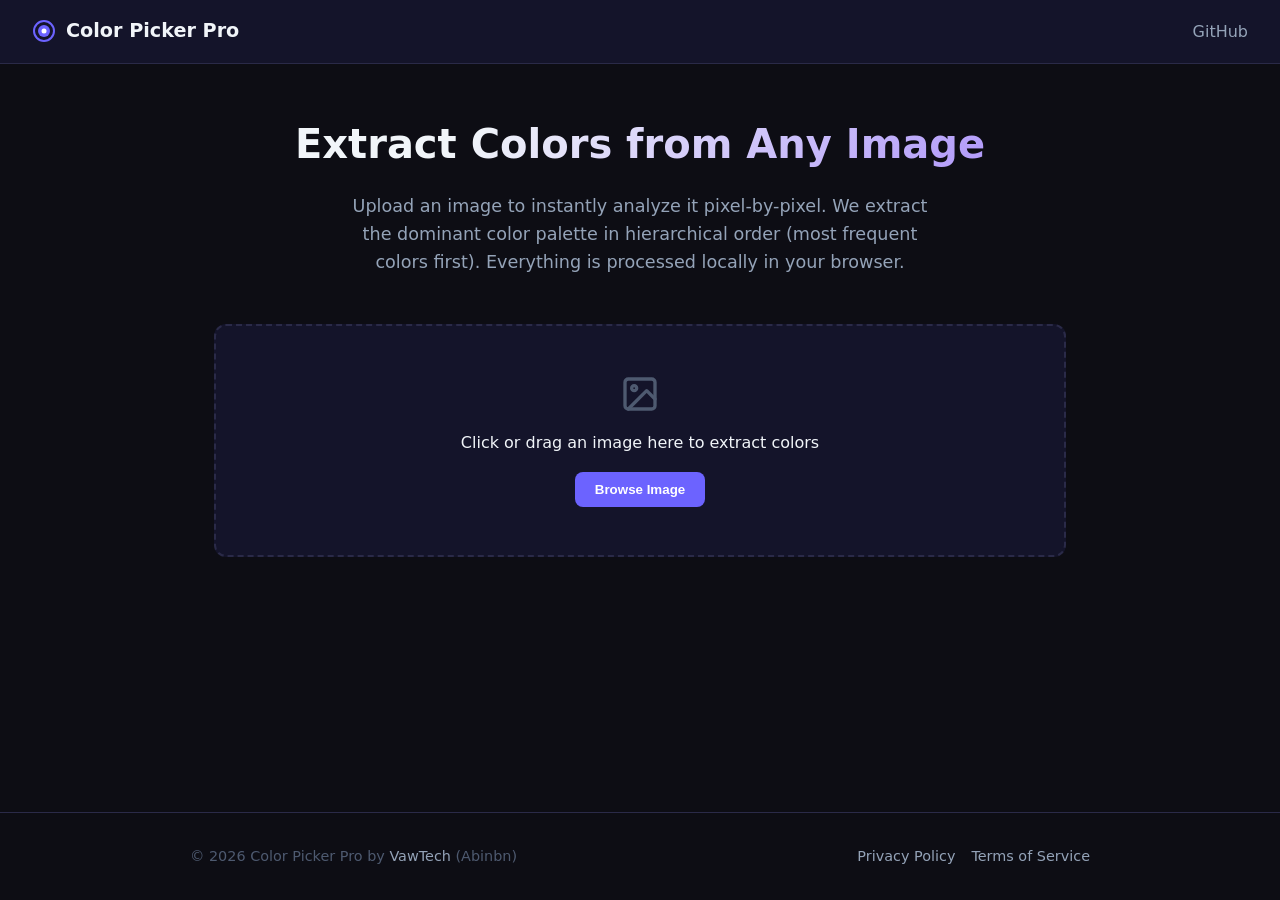
==== index.html @ 8b2594d0 "fix: Add root index.html to redirect GitHub Pages to /website" ====
<!DOCTYPE html>
<html lang="en">
<head>
    <meta charset="UTF-8">
    <!-- Instantly redirect to the website folder -->
    <meta http-equiv="refresh" content="0; url=website/">
    <title>Redirecting to Color Picker Pro...</title>
    <script>
        // Fallback JS redirect
        window.location.replace("website/");
    </script>
</head>
<body style="background-color: #0d0d14; color: #f1f5f9; font-family: sans-serif; text-align: center; padding-top: 50px;">
    <p>Redirecting to <a href="website/" style="color: #6c63ff;">Color Picker Pro</a>...</p>
</body>
</html>
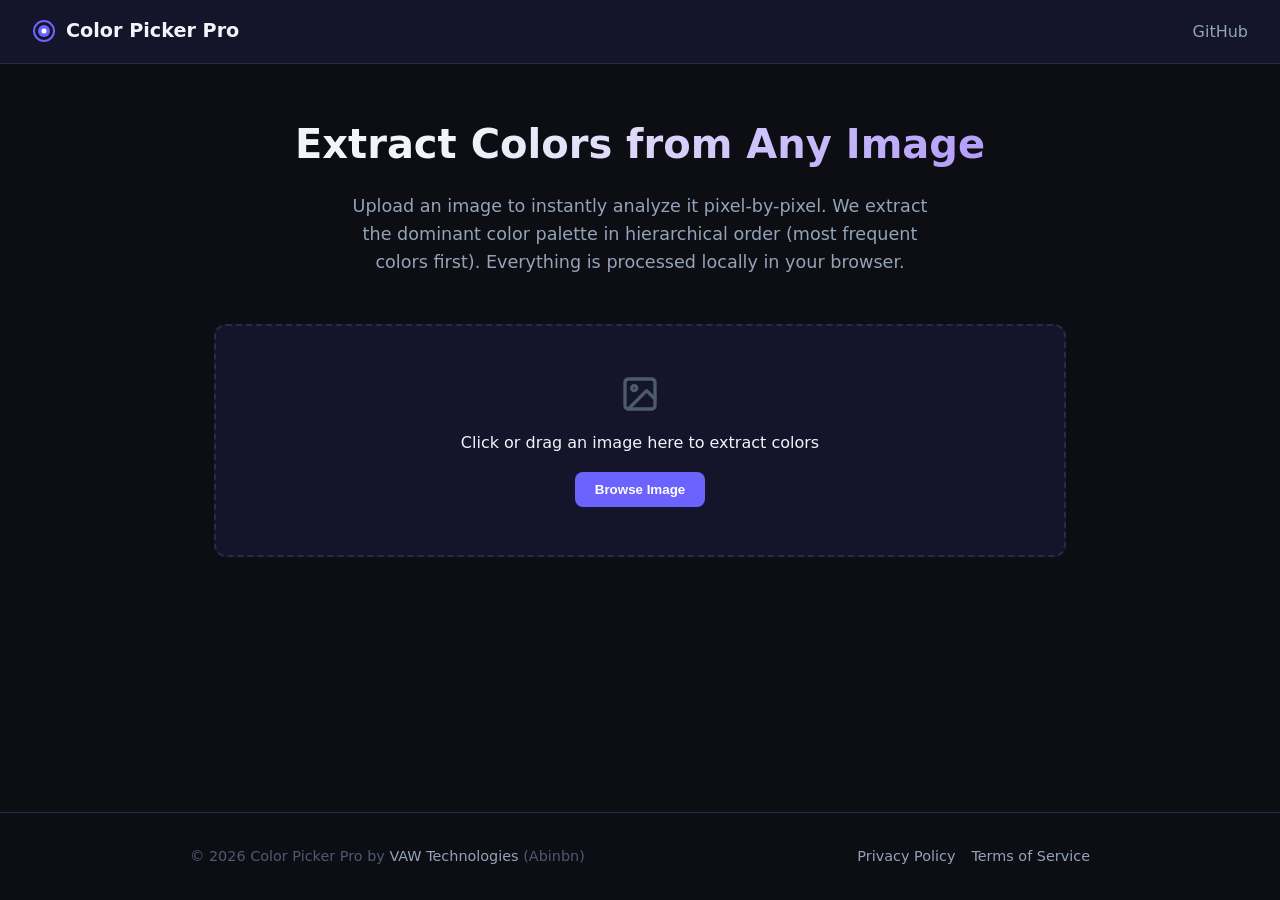
==== commit 80886a27: "refactor: Reorganize repo structure and update company info - Moved extension files to Extension/ fo" ====
--- a/index.html
+++ b/index.html
@@ -2,15 +2,71 @@
 <html lang="en">
 <head>
     <meta charset="UTF-8">
-    <!-- Instantly redirect to the website folder -->
-    <meta http-equiv="refresh" content="0; url=website/">
-    <title>Redirecting to Color Picker Pro...</title>
-    <script>
-        // Fallback JS redirect
-        window.location.replace("website/");
-    </script>
+    <meta name="viewport" content="width=device-width, initial-scale=1.0">
+    <title>Color Picker Pro - Image Color Extractor</title>
+    <link rel="stylesheet" href="styles.css">
 </head>
-<body style="background-color: #0d0d14; color: #f1f5f9; font-family: sans-serif; text-align: center; padding-top: 50px;">
-    <p>Redirecting to <a href="website/" style="color: #6c63ff;">Color Picker Pro</a>...</p>
+<body>
+    <nav class="navbar">
+        <div class="nav-brand">
+            <svg width="24" height="24" viewBox="0 0 24 24" fill="none">
+                <circle cx="12" cy="12" r="10" stroke="#6c63ff" stroke-width="2"/>
+                <circle cx="12" cy="12" r="6" fill="#6c63ff"/>
+                <circle cx="12" cy="12" r="2.5" fill="#fff"/>
+            </svg>
+            Color Picker Pro
+        </div>
+        <div class="nav-links">
+            <a href="https://github.com/Abinbn/Color-Pro" target="_blank">GitHub</a>
+        </div>
+    </nav>
+
+    <main class="container">
+        <header class="hero">
+            <h1>Extract Colors from Any Image</h1>
+            <p>Upload an image to instantly analyze it pixel-by-pixel. We extract the dominant color palette in hierarchical order (most frequent colors first). Everything is processed locally in your browser.</p>
+        </header>
+
+        <section class="upload-section">
+            <div class="upload-area" id="uploadArea">
+                <input type="file" id="imageInput" accept="image/png, image/jpeg, image/webp" hidden>
+                <div class="upload-content">
+                    <svg width="40" height="40" viewBox="0 0 24 24" fill="none" stroke="currentColor" stroke-width="2" stroke-linecap="round" stroke-linejoin="round">
+                        <rect x="3" y="3" width="18" height="18" rx="2" ry="2"/>
+                        <circle cx="8.5" cy="8.5" r="1.5"/>
+                        <polyline points="21 15 16 10 5 21"/>
+                    </svg>
+                    <p>Click or drag an image here to extract colors</p>
+                    <button class="primary-btn" onclick="document.getElementById('imageInput').click()">Browse Image</button>
+                </div>
+                <img id="imagePreview" class="image-preview" hidden>
+            </div>
+        </section>
+
+        <section class="results-section" id="resultsSection" hidden>
+            <div class="results-header">
+                <h2>Dominant Color Palette</h2>
+                <span id="colorCount">Analyzing...</span>
+            </div>
+            <div class="palette-grid" id="paletteGrid">
+                <!-- Color swatches will be injected here -->
+            </div>
+        </section>
+    </main>
+
+    <footer class="footer">
+        <div class="footer-content">
+            <p>&copy; 2026 Color Picker Pro by <a href="https://VAW Technologies.in" target="_blank">VAW Technologies</a> (Abinbn)</p>
+            <div class="footer-links">
+                <a href="privacy/">Privacy Policy</a>
+                <a href="terms/">Terms of Service</a>
+            </div>
+        </div>
+    </footer>
+
+    <!-- Toast for copy notification -->
+    <div id="toast" class="toast">Copied to clipboard</div>
+
+    <script src="script.js"></script>
 </body>
 </html>
--- a/styles.css
+++ b/styles.css
@@ -0,0 +1,306 @@
+:root {
+    --bg: #0d0d14;
+    --surface: #14142a;
+    --elevated: #1e1e38;
+    --border: #2a2a48;
+    --accent: #6c63ff;
+    --accent-hover: #5b53e8;
+    --text-primary: #f1f5f9;
+    --text-secondary: #94a3b8;
+    --text-muted: #4e5a70;
+    --radius: 12px;
+    --shadow: 0 4px 20px rgba(0,0,0,0.5);
+}
+
+* {
+    box-sizing: border-box;
+    margin: 0;
+    padding: 0;
+}
+
+body {
+    font-family: -apple-system, BlinkMacSystemFont, 'Segoe UI', system-ui, sans-serif;
+    background-color: var(--bg);
+    color: var(--text-primary);
+    line-height: 1.6;
+    min-height: 100vh;
+    display: flex;
+    flex-direction: column;
+}
+
+/* Navbar */
+.navbar {
+    display: flex;
+    justify-content: space-between;
+    align-items: center;
+    padding: 1rem 2rem;
+    background: var(--surface);
+    border-bottom: 1px solid var(--border);
+}
+
+.nav-brand {
+    display: flex;
+    align-items: center;
+    gap: 10px;
+    font-weight: 700;
+    font-size: 1.2rem;
+    color: var(--text-primary);
+}
+
+.nav-links a {
+    color: var(--text-secondary);
+    text-decoration: none;
+    font-weight: 500;
+    transition: color 0.2s;
+}
+
+.nav-links a:hover {
+    color: var(--text-primary);
+}
+
+/* Container */
+.container {
+    max-width: 900px;
+    margin: 0 auto;
+    padding: 3rem 1.5rem;
+    flex: 1;
+    width: 100%;
+}
+
+/* Hero */
+.hero {
+    text-align: center;
+    margin-bottom: 3rem;
+}
+
+.hero h1 {
+    font-size: 2.5rem;
+    margin-bottom: 1rem;
+    background: linear-gradient(135deg, #f1f5f9 30%, #a78bfa);
+    -webkit-background-clip: text;
+    -webkit-text-fill-color: transparent;
+    background-clip: text;
+}
+
+.hero p {
+    color: var(--text-secondary);
+    font-size: 1.1rem;
+    max-width: 600px;
+    margin: 0 auto;
+}
+
+/* Document Pages (Privacy/Terms) */
+.doc-page {
+    background: var(--surface);
+    border: 1px solid var(--border);
+    border-radius: var(--radius);
+    padding: 2.5rem;
+}
+
+.doc-page h1 {
+    margin-bottom: 0.5rem;
+    color: var(--text-primary);
+}
+
+.doc-page .meta {
+    color: var(--text-muted);
+    font-size: 0.9rem;
+    margin-bottom: 2rem;
+    display: block;
+}
+
+.doc-page h2 {
+    font-size: 1.3rem;
+    color: var(--text-primary);
+    margin: 1.5rem 0 1rem;
+}
+
+.doc-page p {
+    color: var(--text-secondary);
+    margin-bottom: 1rem;
+}
+
+.doc-page ul {
+    color: var(--text-secondary);
+    margin-left: 1.5rem;
+    margin-bottom: 1rem;
+}
+
+.doc-page li {
+    margin-bottom: 0.5rem;
+}
+
+/* Upload Area */
+.upload-area {
+    background: var(--surface);
+    border: 2px dashed var(--border);
+    border-radius: var(--radius);
+    padding: 3rem;
+    text-align: center;
+    cursor: pointer;
+    transition: all 0.2s;
+    position: relative;
+    overflow: hidden;
+}
+
+.upload-area:hover, .upload-area.dragover {
+    border-color: var(--accent);
+    background: var(--elevated);
+}
+
+.upload-content {
+    display: flex;
+    flex-direction: column;
+    align-items: center;
+    gap: 1rem;
+}
+
+.upload-content svg {
+    color: var(--text-muted);
+}
+
+.primary-btn {
+    background: var(--accent);
+    color: #fff;
+    border: none;
+    padding: 10px 20px;
+    border-radius: 8px;
+    font-weight: 600;
+    cursor: pointer;
+    transition: background 0.2s;
+}
+
+.primary-btn:hover {
+    background: var(--accent-hover);
+}
+
+.image-preview {
+    max-width: 100%;
+    max-height: 400px;
+    border-radius: 8px;
+    display: block;
+    margin: 0 auto;
+    box-shadow: var(--shadow);
+}
+
+/* Results */
+.results-section {
+    margin-top: 3rem;
+}
+
+.results-header {
+    display: flex;
+    justify-content: space-between;
+    align-items: center;
+    margin-bottom: 1.5rem;
+    border-bottom: 1px solid var(--border);
+    padding-bottom: 1rem;
+}
+
+.results-header h2 {
+    font-size: 1.5rem;
+}
+
+#colorCount {
+    color: var(--text-muted);
+    font-size: 0.9rem;
+}
+
+.palette-grid {
+    display: grid;
+    grid-template-columns: repeat(auto-fill, minmax(120px, 1fr));
+    gap: 15px;
+}
+
+.color-card {
+    background: var(--surface);
+    border: 1px solid var(--border);
+    border-radius: 8px;
+    overflow: hidden;
+    cursor: pointer;
+    transition: transform 0.2s, border-color 0.2s;
+}
+
+.color-card:hover {
+    transform: translateY(-3px);
+    border-color: var(--accent);
+}
+
+.color-swatch {
+    height: 80px;
+    width: 100%;
+}
+
+.color-details {
+    padding: 10px;
+    text-align: center;
+}
+
+.color-hex {
+    font-family: monospace;
+    font-weight: 700;
+    font-size: 1rem;
+    color: var(--text-primary);
+}
+
+.color-freq {
+    font-size: 0.75rem;
+    color: var(--text-muted);
+    margin-top: 4px;
+}
+
+/* Footer */
+.footer {
+    border-top: 1px solid var(--border);
+    padding: 2rem;
+    margin-top: auto;
+}
+
+.footer-content {
+    max-width: 900px;
+    margin: 0 auto;
+    display: flex;
+    justify-content: space-between;
+    align-items: center;
+    color: var(--text-muted);
+    font-size: 0.9rem;
+}
+
+.footer a {
+    color: var(--text-secondary);
+    text-decoration: none;
+    transition: color 0.2s;
+}
+
+.footer a:hover {
+    color: var(--accent);
+}
+
+.footer-links {
+    display: flex;
+    gap: 1rem;
+}
+
+/* Toast */
+.toast {
+    position: fixed;
+    bottom: 30px;
+    left: 50%;
+    transform: translateX(-50%) translateY(20px);
+    background: var(--accent);
+    color: white;
+    padding: 10px 20px;
+    border-radius: 20px;
+    font-size: 0.9rem;
+    font-weight: 600;
+    opacity: 0;
+    pointer-events: none;
+    transition: all 0.3s cubic-bezier(0.175, 0.885, 0.32, 1.275);
+    z-index: 9999;
+    box-shadow: var(--shadow);
+}
+
+.toast.show {
+    opacity: 1;
+    transform: translateX(-50%) translateY(0);
+}
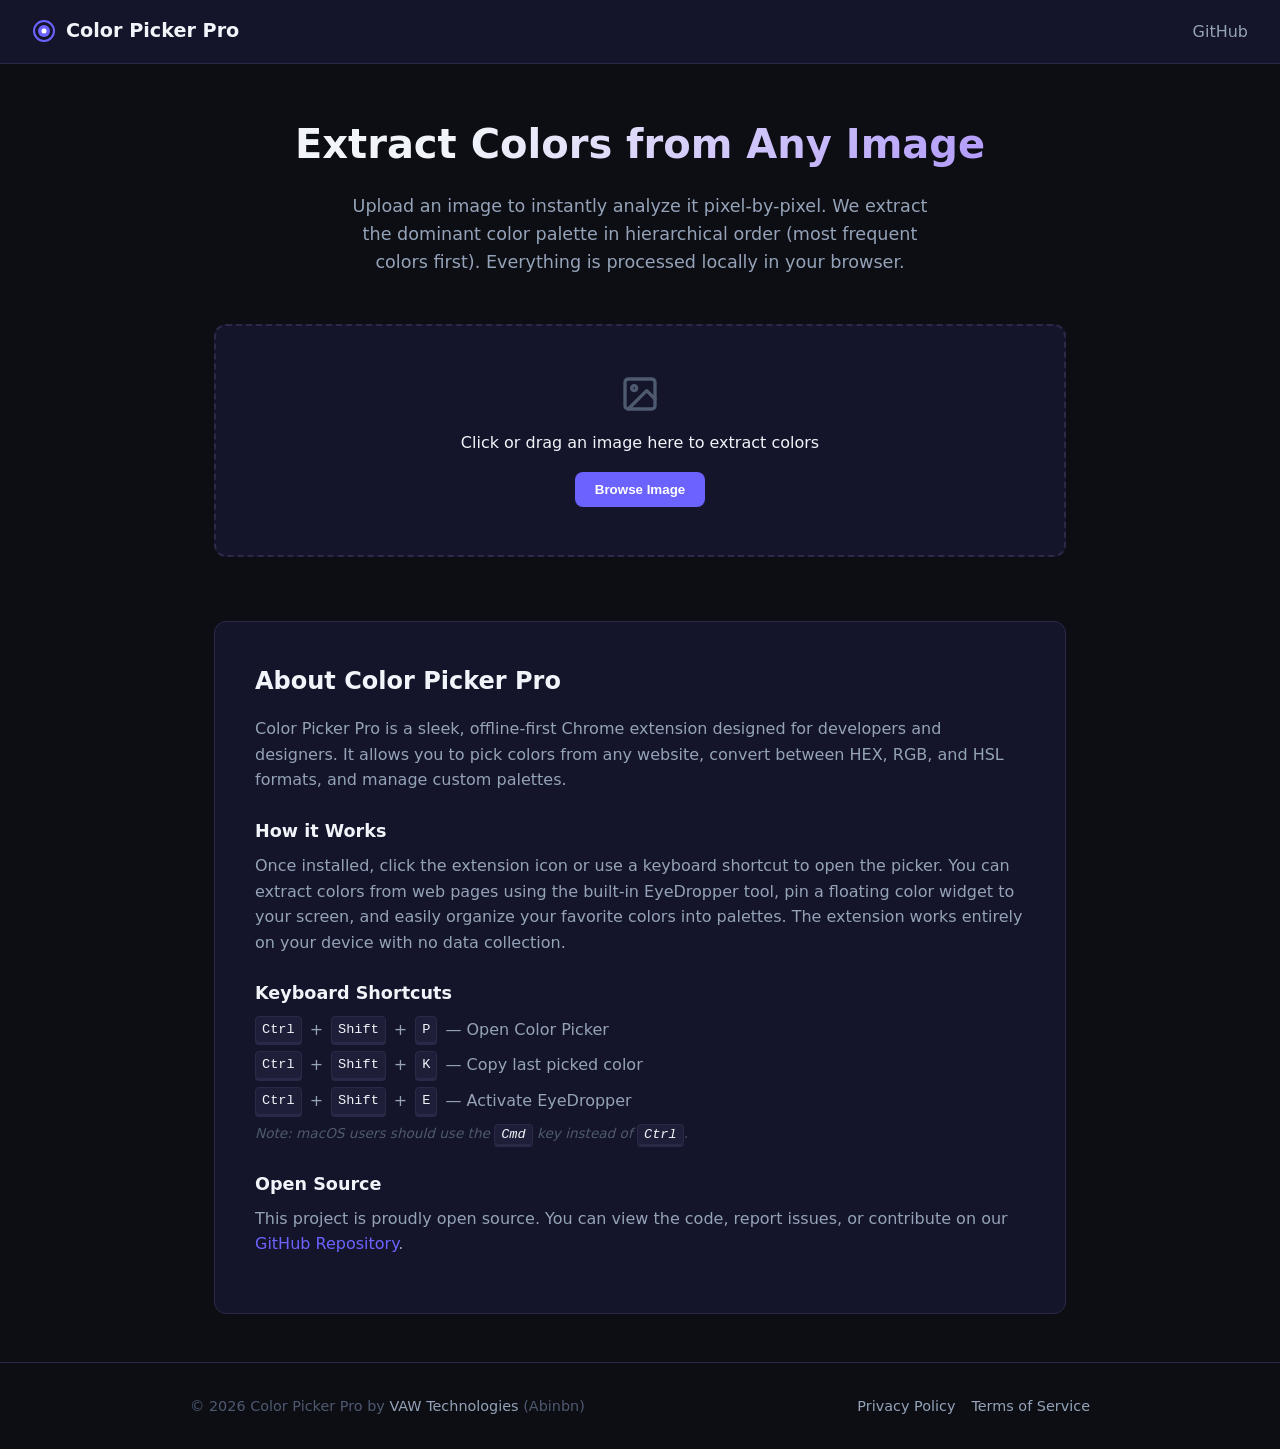
==== commit a74412b9: "docs: Add website documentation section and move README to root - Moved README.md from Extension/ to" ====
--- a/index.html
+++ b/index.html
@@ -52,6 +52,27 @@
                 <!-- Color swatches will be injected here -->
             </div>
         </section>
+
+        <section class="info-section">
+            <div class="info-card">
+                <h2>About Color Picker Pro</h2>
+                <p>Color Picker Pro is a sleek, offline-first Chrome extension designed for developers and designers. It allows you to pick colors from any website, convert between HEX, RGB, and HSL formats, and manage custom palettes.</p>
+                
+                <h3>How it Works</h3>
+                <p>Once installed, click the extension icon or use a keyboard shortcut to open the picker. You can extract colors from web pages using the built-in EyeDropper tool, pin a floating color widget to your screen, and easily organize your favorite colors into palettes. The extension works entirely on your device with no data collection.</p>
+                
+                <h3>Keyboard Shortcuts</h3>
+                <ul class="shortcuts-list">
+                    <li><kbd>Ctrl</kbd> + <kbd>Shift</kbd> + <kbd>P</kbd> &mdash; Open Color Picker</li>
+                    <li><kbd>Ctrl</kbd> + <kbd>Shift</kbd> + <kbd>K</kbd> &mdash; Copy last picked color</li>
+                    <li><kbd>Ctrl</kbd> + <kbd>Shift</kbd> + <kbd>E</kbd> &mdash; Activate EyeDropper</li>
+                </ul>
+                <p style="font-size: 0.85rem; color: var(--text-muted); margin-top: 0.5rem;"><em>Note: macOS users should use the <kbd>Cmd</kbd> key instead of <kbd>Ctrl</kbd>.</em></p>
+                
+                <h3>Open Source</h3>
+                <p>This project is proudly open source. You can view the code, report issues, or contribute on our <a href="https://github.com/Abinbn/Color-Pro" target="_blank">GitHub Repository</a>.</p>
+            </div>
+        </section>
     </main>
 
     <footer class="footer">
--- a/styles.css
+++ b/styles.css
@@ -304,3 +304,55 @@
     opacity: 1;
     transform: translateX(-50%) translateY(0);
 }
+
+/* Info Section */
+.info-section {
+    margin-top: 4rem;
+}
+.info-card {
+    background: var(--surface);
+    border: 1px solid var(--border);
+    border-radius: var(--radius);
+    padding: 2.5rem;
+}
+.info-card h2 {
+    color: var(--text-primary);
+    margin-bottom: 1rem;
+}
+.info-card h3 {
+    color: var(--text-primary);
+    margin: 1.5rem 0 0.5rem;
+    font-size: 1.1rem;
+}
+.info-card p {
+    color: var(--text-secondary);
+    margin-bottom: 1rem;
+}
+.info-card a {
+    color: var(--accent);
+    text-decoration: none;
+}
+.info-card a:hover {
+    text-decoration: underline;
+}
+.shortcuts-list {
+    list-style: none;
+    margin-top: 0.5rem;
+}
+.shortcuts-list li {
+    color: var(--text-secondary);
+    margin-bottom: 0.5rem;
+    display: flex;
+    align-items: center;
+    gap: 8px;
+}
+kbd {
+    background: var(--elevated);
+    border: 1px solid var(--border);
+    border-radius: 4px;
+    padding: 2px 6px;
+    font-family: monospace;
+    font-size: 0.85rem;
+    color: var(--text-primary);
+    box-shadow: 0 2px 0 var(--border);
+}
